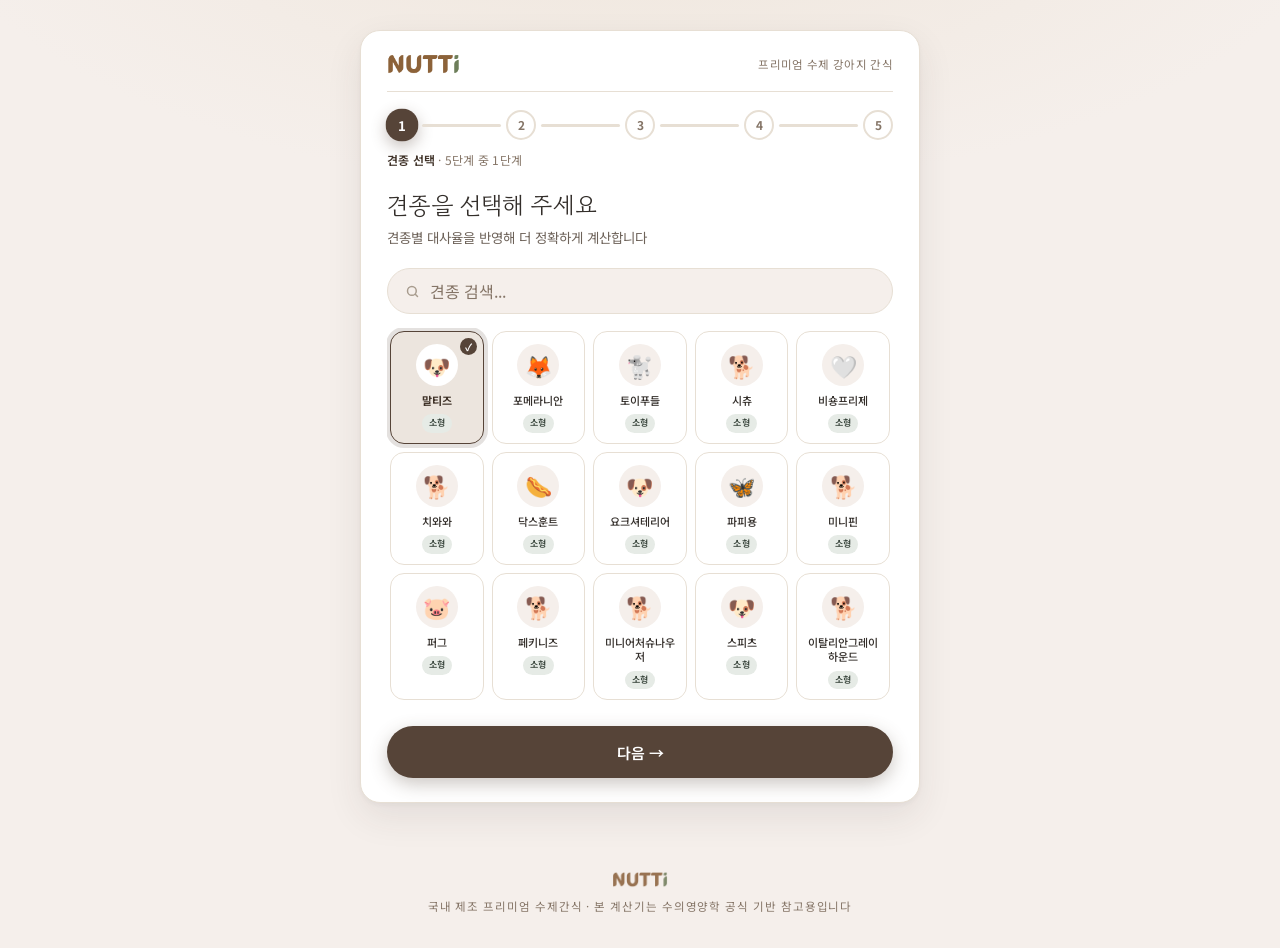
==== index.html @ 5577482d "style(design): FINDING-001 — 한국어 어절 단위 줄바꿈 (word-break: keep-all)" ====
<!DOCTYPE html>
<html lang="ko">
<head>
<meta charset="UTF-8" />
<meta name="viewport" content="width=device-width, initial-scale=1.0" />
<meta name="theme-color" content="#F9F6F0" />
<title>간식 계산기 — 누띠</title>
<link rel="preconnect" href="https://fonts.googleapis.com">
<link rel="preconnect" href="https://fonts.gstatic.com" crossorigin>
<link href="https://fonts.googleapis.com/css2?family=Gowun+Dodum&family=DM+Serif+Display:ital@0;1&family=Noto+Sans+KR:wght@300;400;500;700&display=swap" rel="stylesheet">
<link rel="stylesheet" href="css/theme.css?v=8">
<link rel="stylesheet" href="css/calculator.css?v=10">
<script src="js/ga.js?v=2" defer></script>
</head>
<body>

<main class="container">

  <div class="app-head">
    <div class="logo"><img src="assets/nutti-logo.jpg" alt="NUTTI 누띠" width="1920" height="580" /></div>
    <div class="app-tagline">프리미엄 수제 강아지 간식</div>
  </div>

  <div class="progress-wrap">
    <div class="progress-steps">
      <div class="step-dot active" id="dot0">1</div>
      <div class="step-line" id="line0"></div>
      <div class="step-dot" id="dot1">2</div>
      <div class="step-line" id="line1"></div>
      <div class="step-dot" id="dot2">3</div>
      <div class="step-line" id="line2"></div>
      <div class="step-dot" id="dot3">4</div>
      <div class="step-line" id="line3"></div>
      <div class="step-dot" id="dot4">5</div>
    </div>
    <div class="progress-label" id="progLabel" aria-live="polite"><strong>견종 선택</strong> · 5단계 중 1단계</div>
  </div>

  <!-- STEP 1: 견종 -->
  <div class="step-panel active" id="panel0">
    <div class="step-heading">
      <h1>견종을 선택해 주세요</h1>
      <p>견종별 대사율을 반영해 더 정확하게 계산합니다</p>
    </div>
    <input class="breed-search" type="search" placeholder="견종 검색..." aria-label="견종 검색" />
    <div class="breed-grid" id="breedGrid"></div>
    <div class="btn-row">
      <button type="button" class="btn primary" data-goto="1">다음 →</button>
    </div>
  </div>

  <!-- STEP 2: 기본정보 -->
  <div class="step-panel" id="panel1">
    <div class="step-heading">
      <h1>기본 정보를 알려주세요</h1>
      <p>체중과 나이가 칼로리 계산의 핵심입니다</p>
    </div>
    <div class="field">
      <label for="dogName">강아지 이름</label>
      <input type="text" id="dogName" placeholder="예: 몽이" maxlength="20" autocomplete="off" />
    </div>
    <div class="field">
      <label for="weightSlider">체중</label>
      <div class="range-wrap">
        <input type="range" min="0.5" max="60" step="0.5" value="5" id="weightSlider" aria-describedby="weightVal" />
        <div class="range-display" id="weightVal">5.0kg</div>
      </div>
    </div>
    <div class="field">
      <label for="dogAge">나이</label>
      <select id="dogAge">
        <option value="puppy">퍼피 (1살 미만)</option>
        <option value="adult" selected>성견 (1~7살)</option>
        <option value="senior">노령견 (7살 이상)</option>
      </select>
    </div>
    <div class="field">
      <label>체형 점수 (BCS) <span style="font-weight:400;color:var(--text-light);">— 갈비뼈 촉감으로 판단</span></label>
      <div class="bcs-grid" id="bcsGrid">
        <div class="bcs-card" data-bcs="2">
          <div class="bcs-silhouette bcs-thin">
            <div class="bcs-spine"></div>
          </div>
          <div class="bcs-label">저체중</div>
          <div class="bcs-sub">갈비뼈 눈에 보임<br>BCS 1~3</div>
        </div>
        <div class="bcs-card" data-bcs="4">
          <div class="bcs-silhouette bcs-slim">
            <div class="bcs-spine"></div>
          </div>
          <div class="bcs-label">약간 마름</div>
          <div class="bcs-sub">갈비뼈 쉽게 만져짐<br>BCS 4</div>
        </div>
        <div class="bcs-card selected" data-bcs="5">
          <div class="bcs-silhouette bcs-ideal">
            <div class="bcs-spine"></div>
          </div>
          <div class="bcs-label">이상적 ✓</div>
          <div class="bcs-sub">갈비뼈 살짝 만져짐<br>BCS 5</div>
        </div>
        <div class="bcs-card" data-bcs="7">
          <div class="bcs-silhouette bcs-chubby">
            <div class="bcs-spine"></div>
          </div>
          <div class="bcs-label">약간 과체중</div>
          <div class="bcs-sub">갈비뼈 찾기 어려움<br>BCS 6~7</div>
        </div>
        <div class="bcs-card" data-bcs="9">
          <div class="bcs-silhouette bcs-obese">
            <div class="bcs-spine"></div>
          </div>
          <div class="bcs-label">비만</div>
          <div class="bcs-sub">갈비뼈 만져지지 않음<br>BCS 8~9</div>
        </div>
      </div>
      <div class="bcs-hint" id="bcsHint"></div>
    </div>
    <div class="btn-row">
      <button type="button" class="btn" data-goto="0">← 이전</button>
      <button type="button" class="btn primary" data-goto="2">다음 →</button>
    </div>
  </div>

  <!-- STEP 3: 생활패턴 -->
  <div class="step-panel" id="panel2">
    <div class="step-heading">
      <h1>생활 패턴을 알려주세요</h1>
      <p>선택하신 정보는 4단계 성분 추천에 바로 반영됩니다</p>
    </div>
    <div class="field">
      <label>중성화 여부</label>
      <div class="choice-grid">
        <div class="choice-card selected" data-group="neuter" data-val="Y">
          <div class="choice-icon">✅</div>
          <div class="choice-label">중성화 완료</div>
          <div class="choice-sub">칼로리 약 20% 감소</div>
        </div>
        <div class="choice-card" data-group="neuter" data-val="N">
          <div class="choice-icon">⭕</div>
          <div class="choice-label">중성화 미완료</div>
          <div class="choice-sub">표준 요구량 적용</div>
        </div>
      </div>
    </div>
    <div class="field">
      <label>활동량</label>
      <div class="choice-grid" style="grid-template-columns:repeat(auto-fit,minmax(100px,1fr))">
        <div class="choice-card" data-group="activity" data-val="low">
          <div class="choice-icon">🛋️</div>
          <div class="choice-label">낮음</div>
          <div class="choice-sub">30분 미만</div>
        </div>
        <div class="choice-card selected" data-group="activity" data-val="normal">
          <div class="choice-icon">🚶</div>
          <div class="choice-label">보통</div>
          <div class="choice-sub">30분~1시간</div>
        </div>
        <div class="choice-card" data-group="activity" data-val="high">
          <div class="choice-icon">🏃</div>
          <div class="choice-label">높음</div>
          <div class="choice-sub">1시간 이상</div>
        </div>
        <div class="choice-card" data-group="activity" data-val="vhigh">
          <div class="choice-icon">⚡</div>
          <div class="choice-label">매우 높음</div>
          <div class="choice-sub">훈련·작업견</div>
        </div>
      </div>
    </div>
    <div class="field">
      <label>건강 특이사항 <span style="font-weight:400;color:var(--text-light);">— 다음 단계 성분 추천에 반영됩니다</span></label>
      <div class="tag-wrap" id="healthTags">
        <div class="tag" data-val="다이어트">🥗 다이어트 중</div>
        <div class="tag" data-val="관절">🦴 관절 문제</div>
        <div class="tag" data-val="피부">🌿 피부 예민</div>
        <div class="tag" data-val="소화">🫃 소화 약함</div>
        <div class="tag" data-val="치아">🦷 치아 약함</div>
        <div class="tag selected" data-val="없음">없음</div>
      </div>
    </div>
    <div class="btn-row">
      <button type="button" class="btn" data-goto="1">← 이전</button>
      <button type="button" class="btn primary" data-goto="3">다음 →</button>
    </div>
  </div>

  <!-- STEP 4: 성분 선택 (추천 연동) -->
  <div class="step-panel" id="panel3">
    <div class="step-heading">
      <h1>급여 중인 간식 성분</h1>
      <p>건강 상태에 맞춰 추천·주의 성분을 표시해 드립니다</p>
    </div>
    <div class="ing-grid" id="ingGrid"></div>
    <div class="btn-row">
      <button type="button" class="btn" data-goto="2">← 이전</button>
      <button type="button" class="btn primary" data-goto="4">결과 보기 →</button>
    </div>
  </div>

  <!-- STEP 5: 결과 -->
  <div class="step-panel" id="panel4">
    <div class="step-heading">
      <h1 id="resultHeading">분석 결과</h1>
    </div>
    <div id="resultBody"></div>
    <div class="btn-row">
      <button type="button" class="btn" data-goto="3">← 다시 계산</button>
      <button type="button" class="btn cta" data-action="products">맞춤 간식 보러가기 →</button>
    </div>
  </div>

</main>

<footer class="site-footer">
  <img class="footer-logo" src="assets/nutti-logo.jpg" alt="NUTTI 누띠" width="1920" height="580" />
  국내 제조 프리미엄 수제간식 · 본 계산기는 수의영양학 공식 기반 참고용입니다
</footer>

<script src="js/calculator.js?v=11"></script>
</body>
</html>
---- css/theme.css ----
/* ─────────────────────────────────────────────
   NUTTI 디자인 토큰 (theme.css)
   5색 팔레트:
     다크   #332E2A  (텍스트·다크 히어로)
     브라운 #564438  (메인 액션·선택·진행)
     테라코타 #B05C38 (구매 CTA 포인트)
     세이지 #4E5E52  (보조 액센트·추천/안전)
     크림   #F5EFEB  (배경)
   calculator.css는 --green*, products.css는 --moss* 슬롯 사용(둘 다 브라운).
   ───────────────────────────────────────────── */
:root {
  /* 베이스 */
  --cream: #F5EFEB; --bark: #332E2A; --bark-soft: #3D362F;
  /* 메인 액션(브라운) */
  --green: #564438; --green-dark: #3F3228; --green-light: #ECE5DE; --green-mid: #A2917F;
  --moss:  #564438; --moss-dark:  #3F3228; --moss-light:  #ECE5DE; --moss-mid:  #A2917F;
  /* 보조 액센트(세이지 그린) */
  --olive: #4E5E52; --olive-dark: #3A463D; --olive-light: #E6EBE6;
  /* 시맨틱: 안전·추천(세이지) */
  --safe: #4E5E52; --safe-light: #E6EBE6; --safe-dark: #36443B;
  /* 포인트 CTA(살몬) */
  --terra: #B05C38; --terra-dark: #96482A; --terra-light: #F5E4DA;
  /* 서브 팔레트 */
  --sand: #E7DFD3; --sand-dark: #C8BCAC;
  --amber: #B98A3C; --amber-light: #F6ECD9; --amber-dark: #6E5018;
  --red: #C0563E; --red-light: #F7E7E1; --red-dark: #7A3322;
  --blue-light: #E6EBE6; --blue-dark: #36443B;
  --sky: #5E7A8F; --sky-light: #E9EEF1;
  --purple: #8A7E9E; --purple-light: #EEEAF2;
  /* 텍스트·서피스 */
  /* text-light: 소형 라벨에도 WCAG 4.5:1 근접하도록 #A89E94 → #857567 로 다크닝 */
  --text: #332E2A; --text-muted: #6E635A; --text-light: #857567;
  --bg: #F5EFEB; --surface: #ffffff; --border: #E7DFD4; --border-hover: #CFC3B3;
  /* 형태·모션 */
  --radius: 20px; --radius-sm: 14px;
  --shadow-sm: 0 1px 2px rgba(51,46,42,.04), 0 3px 10px rgba(51,46,42,.05);
  --shadow-md: 0 2px 4px rgba(51,46,42,.04), 0 14px 36px rgba(51,46,42,.09);
  --ring: 0 0 0 4px rgba(86,68,56,.16);
  --ease: cubic-bezier(.22,.61,.36,1);
}
---- css/calculator.css ----
/* 디자인 토큰(:root)은 css/theme.css 에서 로드 — 이 파일보다 먼저 link 필요 */
* { box-sizing: border-box; margin: 0; padding: 0; }
html { scroll-behavior: smooth; }
body {
  font-family: 'Noto Sans KR', sans-serif; color: var(--text); min-height: 100vh; line-height: 1.6;
  background: radial-gradient(1100px 480px at 50% -120px, #EFE6DC 0%, var(--bg) 65%) fixed, var(--bg);
  -webkit-font-smoothing: antialiased;
  word-break: keep-all; overflow-wrap: break-word;
}
:focus-visible { outline: none; box-shadow: var(--ring); border-radius: 8px; }
/* 모바일 탭 300ms 지연 제거 + 카드류 더블탭 확대 방지 */
.btn, .breed-card, .bcs-card, .choice-card, .tag, .ing-row-sel, input, select { touch-action: manipulation; }

/* ── App card (가운데 떠 있는 카드 안에 계산기) ── */
.container {
  max-width: 560px; margin: 30px auto; padding: 22px 26px 24px;
  background: var(--surface); border: 1px solid var(--border);
  border-radius: var(--radius); box-shadow: var(--shadow-md);
}

/* 카드 안 상단 헤더 (로고 + 태그라인) */
.app-head {
  display: flex; align-items: center; justify-content: space-between;
  padding-bottom: 16px; margin-bottom: 18px; border-bottom: 1px solid var(--border);
}
.logo { display: flex; align-items: center; }
.logo img { height: 22px; width: auto; display: block; mix-blend-mode: multiply; }
.app-tagline { font-size: 11.5px; color: var(--text-light); letter-spacing: .03em; }

/* ── Progress ── */
.progress-wrap { margin-bottom: 20px; padding: 0; }
.progress-steps { display: flex; align-items: center; margin-bottom: 10px; }
.step-dot {
  width: 30px; height: 30px; border-radius: 50%; border: 2px solid var(--border);
  background: var(--surface); display: flex; align-items: center; justify-content: center;
  font-size: 12px; font-weight: 700; color: var(--text-light); flex-shrink: 0;
  transition: all .35s var(--ease);
}
.step-dot.active {
  border-color: transparent; color: #fff; transform: scale(1.1);
  background: var(--green);
  box-shadow: 0 5px 14px rgba(86,68,56,.32);
}
.step-dot.done { border-color: var(--green-mid); background: var(--green-light); color: var(--green-dark); font-size: 0; }
.step-dot.done::after { content: '✓'; font-size: 13px; font-weight: 700; }
.step-line { flex: 1; height: 3px; background: var(--border); border-radius: 99px; margin: 0 5px; position: relative; overflow: hidden; }
.step-line::after {
  content: ''; position: absolute; inset: 0; border-radius: 99px;
  background: linear-gradient(90deg, var(--green-mid), var(--green));
  transform: scaleX(0); transform-origin: left; transition: transform .45s var(--ease);
}
.step-line.done::after { transform: scaleX(1); }
.progress-label { font-size: 12px; color: var(--text-light); letter-spacing: .02em; }
.progress-label strong { color: var(--green-dark); font-weight: 600; }

/* ── Step panel (카드 안 콘텐츠, 자체 카드 스타일 없음) ── */
.step-panel { display: none; }
.step-panel.active { display: block; animation: panelIn .85s var(--ease); }
@keyframes panelIn { from { opacity: 0; transform: translateY(14px); } to { opacity: 1; transform: none; } }

.step-heading { margin-bottom: 20px; }
.step-heading h1 { font-family: 'Gowun Dodum', serif; font-size: 24px; font-weight: 400; color: var(--text); margin-bottom: 5px; letter-spacing: -.01em; line-height: 1.35; }
.step-heading p { font-size: 13.5px; color: var(--text-muted); }

/* ── Breed ── */
.breed-search {
  width: 100%; height: 46px; border: 1.5px solid var(--border); border-radius: 99px;
  /* 16px 미만이면 iOS가 포커스 시 화면을 자동 확대함 */
  padding: 0 18px 0 42px; font-size: 16px; font-family: 'Noto Sans KR', sans-serif;
  -webkit-appearance: none; appearance: none;
  outline: none; margin-bottom: 14px; transition: all .18s var(--ease); background: var(--cream);
  background-image: url("data:image/svg+xml,%3Csvg xmlns='http://www.w3.org/2000/svg' width='15' height='15' viewBox='0 0 24 24' fill='none' stroke='%23A89C8E' stroke-width='2.4' stroke-linecap='round'%3E%3Ccircle cx='11' cy='11' r='7'/%3E%3Cpath d='m20 20-3.5-3.5'/%3E%3C/svg%3E");
  background-repeat: no-repeat; background-position: 17px center;
}
.breed-search:focus { border-color: var(--green); background-color: var(--surface); box-shadow: var(--ring); }
.breed-grid {
  display: grid; grid-template-columns: repeat(auto-fill, minmax(90px, 1fr)); gap: 8px;
  margin-bottom: 4px; max-height: 372px; overflow-y: auto; padding: 3px;
}
.breed-grid::-webkit-scrollbar { width: 5px; }
.breed-grid::-webkit-scrollbar-thumb { background: var(--sand-dark); border-radius: 99px; }
.breed-grid::-webkit-scrollbar-track { background: var(--cream); border-radius: 99px; }
.breed-card {
  position: relative; border: 1.5px solid var(--border); border-radius: var(--radius-sm);
  padding: 12px 6px 10px; cursor: pointer; text-align: center; background: var(--surface);
  transition: all .18s var(--ease); user-select: none;
}
.breed-card:hover { border-color: var(--green-mid); transform: translateY(-2px); box-shadow: var(--shadow-sm); }
.breed-card.selected { border-color: var(--green); background: var(--green-light); box-shadow: var(--ring); }
.breed-card.selected::after {
  content: '✓'; position: absolute; top: 6px; right: 6px; width: 17px; height: 17px;
  border-radius: 50%; background: var(--green); color: #fff; font-size: 10px; font-weight: 700;
  display: flex; align-items: center; justify-content: center;
}
.breed-card.hidden { display: none; }
.breed-emoji {
  width: 42px; height: 42px; margin: 0 auto 7px; border-radius: 50%;
  background: var(--cream); display: flex; align-items: center; justify-content: center;
  font-size: 22px; transition: background .18s;
}
.breed-card.selected .breed-emoji { background: var(--surface); }
.breed-name { font-size: 11px; font-weight: 500; color: var(--text); line-height: 1.3; }
.breed-card.selected .breed-name { color: var(--green-dark); font-weight: 700; }
.breed-size-tag { display: inline-block; font-size: 9px; padding: 2px 7px; border-radius: 99px; margin-top: 4px; font-weight: 600; letter-spacing: .02em; }
.size-small  { background: var(--olive-light); color: var(--olive-dark); }
.size-medium { background: var(--amber-light); color: var(--amber-dark); }
.size-large  { background: var(--terra-light); color: var(--terra-dark); }

/* ── Form ── */
.field { margin-bottom: 20px; }
.field > label { display: block; font-size: 13px; font-weight: 600; color: var(--text-muted); margin-bottom: 8px; letter-spacing: .01em; }
input[type=text], select {
  width: 100%; height: 50px; border: 1.5px solid var(--border); border-radius: var(--radius-sm);
  /* 16px 미만이면 iOS가 포커스 시 화면을 자동 확대함 */
  padding: 0 16px; font-size: 16px; font-family: 'Noto Sans KR', sans-serif; color: var(--text);
  background: var(--surface); outline: none; transition: all .18s var(--ease);
}
input[type=text]:focus, select:focus { border-color: var(--green); box-shadow: var(--ring); }
input::placeholder { color: var(--text-light); }
select {
  appearance: none; -webkit-appearance: none; cursor: pointer; padding-right: 42px;
  background-image: url("data:image/svg+xml,%3Csvg xmlns='http://www.w3.org/2000/svg' width='14' height='14' viewBox='0 0 24 24' fill='none' stroke='%236E6258' stroke-width='2.4' stroke-linecap='round' stroke-linejoin='round'%3E%3Cpath d='m6 9 6 6 6-6'/%3E%3C/svg%3E");
  background-repeat: no-repeat; background-position: right 16px center;
}

/* ── Weight slider ── */
.range-wrap {
  display: flex; align-items: center; gap: 16px; background: var(--surface);
  border: 1.5px solid var(--border); border-radius: var(--radius-sm); padding: 15px 16px;
  transition: all .18s var(--ease);
}
.range-wrap:focus-within { border-color: var(--green); box-shadow: var(--ring); }
input[type=range] {
  -webkit-appearance: none; appearance: none; flex: 1; height: 6px; border-radius: 99px;
  background: linear-gradient(to right, var(--green) var(--fill, 8%), var(--sand) var(--fill, 8%));
  outline: none; cursor: pointer;
}
input[type=range]::-webkit-slider-thumb {
  -webkit-appearance: none; width: 24px; height: 24px; border-radius: 50%;
  background: #fff; border: 3px solid var(--green);
  box-shadow: 0 2px 8px rgba(51,46,42,.28); cursor: grab; transition: transform .15s var(--ease);
}
input[type=range]::-webkit-slider-thumb:hover { transform: scale(1.12); }
input[type=range]::-webkit-slider-thumb:active { cursor: grabbing; transform: scale(1.05); }
input[type=range]::-moz-range-thumb {
  width: 18px; height: 18px; border-radius: 50%; background: #fff;
  border: 3px solid var(--green); box-shadow: 0 2px 8px rgba(51,46,42,.28); cursor: grab;
}
.range-display {
  font-size: 15px; font-weight: 700; color: var(--green-dark); min-width: 64px; text-align: center;
  background: var(--green-light); border-radius: 99px; padding: 6px 12px;
}

/* ── Choice cards ── */
.choice-grid { display: grid; grid-template-columns: repeat(auto-fit, minmax(110px, 1fr)); gap: 8px; margin-bottom: 4px; }
.choice-card {
  position: relative; border: 1.5px solid var(--border); border-radius: var(--radius-sm);
  padding: 14px 8px 12px; cursor: pointer; text-align: center; background: var(--surface);
  transition: all .18s var(--ease); user-select: none;
}
.choice-card:hover { border-color: var(--green-mid); transform: translateY(-2px); box-shadow: var(--shadow-sm); }
.choice-card.selected { border-color: var(--green); background: var(--green-light); box-shadow: var(--ring); }
.choice-card.selected::after {
  content: '✓'; position: absolute; top: 7px; right: 7px; width: 17px; height: 17px;
  border-radius: 50%; background: var(--green); color: #fff; font-size: 10px; font-weight: 700;
  display: flex; align-items: center; justify-content: center;
}
.choice-icon { font-size: 21px; margin-bottom: 5px; }
.choice-label { font-size: 13px; font-weight: 600; color: var(--text); }
.choice-sub { font-size: 11px; color: var(--text-light); margin-top: 2px; line-height: 1.4; }
.choice-card.selected .choice-label { color: var(--green-dark); }

/* ── Tags ── */
.tag-wrap { display: flex; flex-wrap: wrap; gap: 8px; }
.tag {
  border: 1.5px solid var(--border); border-radius: 99px; padding: 8px 16px; font-size: 13px;
  cursor: pointer; color: var(--text-muted); background: var(--surface);
  transition: all .18s var(--ease); user-select: none; font-family: 'Noto Sans KR', sans-serif;
}
.tag:hover { border-color: var(--green-mid); transform: translateY(-1px); box-shadow: var(--shadow-sm); }
.tag.selected {
  border-color: var(--green); color: #fff; font-weight: 500;
  background: var(--green);
  box-shadow: 0 4px 12px rgba(86,68,56,.25);
}

/* ── Ingredient grid (step 4) ── */
.ing-grid { display: flex; flex-direction: column; gap: 7px; margin-bottom: 4px; }
.ing-row-sel {
  display: flex; align-items: center; justify-content: space-between;
  border: 1.5px solid var(--border); border-radius: var(--radius-sm); padding: 13px 15px;
  cursor: pointer; background: var(--surface); transition: all .18s var(--ease); user-select: none;
}
.ing-row-sel:hover { border-color: var(--green-mid); transform: translateX(2px); }
.ing-row-sel.selected { border-color: var(--green); background: var(--green-light); }
.ing-left { display: flex; align-items: center; gap: 11px; }
.ing-emoji { font-size: 19px; }
.ing-label { font-size: 14px; font-weight: 500; color: var(--text); }
.ing-row-sel.selected .ing-label { color: var(--green-dark); font-weight: 600; }
.ing-tip { font-size: 11px; padding: 3px 9px; border-radius: 99px; font-weight: 600; white-space: nowrap; }
.tip-recommend { background: var(--safe-light); color: var(--safe-dark); }
.tip-caution { background: var(--amber-light); color: var(--amber-dark); }
.tip-danger { background: var(--red-light); color: var(--red-dark); }
.tip-info { background: var(--green-light); color: var(--green-dark); }
.ing-check {
  width: 20px; height: 20px; border-radius: 50%; border: 2px solid var(--border);
  display: flex; align-items: center; justify-content: center; flex-shrink: 0; transition: all .18s var(--ease);
}
.ing-row-sel.selected .ing-check { background: var(--green); border-color: var(--green); transform: scale(1.05); }
.ing-check::after { content: '✓'; font-size: 11px; font-weight: 700; color: white; display: none; }
.ing-row-sel.selected .ing-check::after { display: block; }

/* ── Alert ── */
.alert { border-radius: var(--radius-sm); padding: 12px 15px; font-size: 13px; margin-bottom: 10px; display: flex; gap: 10px; align-items: flex-start; line-height: 1.6; }
.alert-icon { font-size: 15px; flex-shrink: 0; margin-top: 1px; }
.alert.green { background: var(--safe-light); color: var(--safe-dark); border: 1px solid rgba(79,157,107,.35); }
.alert.amber { background: var(--amber-light); color: var(--amber-dark); border: 1px solid rgba(200,146,10,.3); }
.alert.red   { background: var(--red-light); color: var(--red-dark); border: 1px solid rgba(192,86,62,.35); }
.alert.blue  { background: var(--blue-light); color: var(--blue-dark); border: 1px solid rgba(58,74,48,.2); }
.alert.gray  { background: var(--cream); color: var(--text-muted); border: 1px solid var(--border); }

/* ── Result ── */
.result-hero {
  background: var(--bark); border-radius: var(--radius); padding: 30px 24px 28px;
  color: var(--cream); margin-bottom: 14px; position: relative; overflow: hidden;
}
.result-hero::before {
  content: ''; position: absolute; inset: 0; pointer-events: none;
  background: radial-gradient(ellipse 85% 75% at 80% 120%, rgba(140,98,57,.38) 0%, transparent 70%);
}
.result-hero::after {
  content: '🐾'; position: absolute; right: -14px; bottom: -22px; font-size: 120px;
  opacity: .07; transform: rotate(-18deg); pointer-events: none;
}
.result-hero-label { font-size: 11px; color: var(--green-mid); letter-spacing: .18em; text-transform: uppercase; margin-bottom: 3px; }
.result-dog-name { font-family: 'Gowun Dodum', serif; font-size: 17px; margin-bottom: 16px; color: var(--sand); }
.result-big { display: flex; align-items: baseline; gap: 6px; margin-bottom: 10px; position: relative; }
.result-num { font-family: 'DM Serif Display', serif; font-size: 60px; line-height: 1; letter-spacing: -.01em; }
.result-unit { font-size: 18px; color: var(--sand-dark); font-family: 'Gowun Dodum', serif; }
.result-sub { font-size: 13px; color: var(--sand-dark); }
.result-chips { display: flex; flex-wrap: wrap; gap: 6px; position: relative; }
.r-chip {
  font-size: 12px; color: var(--sand); background: rgba(255,255,255,.09);
  border: 1px solid rgba(255,255,255,.13); border-radius: 99px; padding: 4px 12px;
}

.stat-grid { display: grid; grid-template-columns: 1fr 1fr; gap: 8px; margin-bottom: 12px; }
.stat-card { background: var(--cream); border: 1px solid var(--border); border-radius: var(--radius-sm); padding: 13px 15px; }
.stat-label { font-size: 11px; color: var(--text-light); margin-bottom: 4px; letter-spacing: .02em; }
.stat-value { font-size: 15px; font-weight: 700; color: var(--text); }

.accuracy-section { margin: 16px 0; }
.accuracy-header { display: flex; justify-content: space-between; font-size: 12px; color: var(--text-light); margin-bottom: 6px; }
.accuracy-header span:last-child { font-weight: 700; color: var(--green-dark); }
.accuracy-track { height: 6px; background: var(--sand); border-radius: 99px; overflow: hidden; }
.accuracy-fill { height: 100%; background: linear-gradient(90deg, var(--green-mid), var(--green)); border-radius: 99px; transition: width .9s var(--ease); }

.divider { height: 1px; background: var(--border); margin: 20px 0; }
.section-title { font-size: 11.5px; font-weight: 700; color: var(--text-light); letter-spacing: .12em; text-transform: uppercase; margin-bottom: 10px; display: flex; align-items: center; gap: 8px; }
.section-title::after { content: ''; flex: 1; height: 1px; background: var(--border); }

.ing-result-row { display: flex; align-items: center; justify-content: space-between; padding: 10px 0; border-bottom: 1px solid var(--border); font-size: 13px; }
.ing-result-row:last-child { border-bottom: none; }
.ing-badge { display: inline-flex; align-items: center; gap: 3px; font-size: 11px; font-weight: 700; padding: 3px 10px; border-radius: 99px; }
.badge-safe { background: var(--safe-light); color: var(--safe-dark); }
.badge-warn { background: var(--amber-light); color: var(--amber-dark); }
.badge-danger { background: var(--red-light); color: var(--red-dark); }

.rec-item {
  background: var(--surface); border: 1px solid var(--border); border-radius: var(--radius-sm);
  padding: 14px 16px; display: flex; justify-content: space-between; align-items: center; gap: 12px;
  margin-bottom: 8px; transition: all .18s var(--ease);
}
.rec-item:hover { border-color: var(--green-mid); transform: translateY(-2px); box-shadow: var(--shadow-sm); }
a.rec-item { text-decoration: none; color: inherit; cursor: pointer; }
.rec-item-name { font-family: 'Gowun Dodum', serif; font-size: 14.5px; color: var(--text); }
.rec-item-desc { font-size: 12px; color: var(--text-light); margin-top: 2px; line-height: 1.5; }
.rec-badge { font-size: 11px; padding: 4px 11px; border-radius: 99px; font-weight: 600; white-space: nowrap; flex-shrink: 0; }
.b-green { background: var(--safe-light); color: var(--safe-dark); }
.b-amber { background: var(--amber-light); color: var(--amber-dark); }
.b-purple { background: var(--green-light); color: var(--green-dark); }

.disclaimer {
  background: var(--cream); border: 1px dashed var(--sand-dark); border-radius: var(--radius-sm);
  padding: 12px 15px; font-size: 12px; color: var(--text-light); margin-top: 18px; line-height: 1.7; display: flex; gap: 8px;
}

/* ── Buttons ── */
.btn-row { display: flex; gap: 10px; margin-top: 26px; }
.btn {
  flex: 1; height: 52px; border-radius: 99px; font-size: 15px; font-weight: 600; cursor: pointer;
  font-family: 'Noto Sans KR', sans-serif; transition: all .18s var(--ease);
  border: 1.5px solid var(--border); background: var(--surface); color: var(--text-muted);
}
.btn:hover { border-color: var(--sand-dark); background: var(--cream); }
.btn:active { transform: scale(.97); }
.btn.primary {
  background: var(--green); color: white; border: none;
  box-shadow: 0 6px 18px rgba(86,68,56,.3);
}
.btn.primary:hover { transform: translateY(-1px); background: var(--green-dark); box-shadow: 0 10px 24px rgba(86,68,56,.38); }
.btn.cta {
  background: var(--terra); color: #fff; border: none; font-weight: 700;
  box-shadow: 0 6px 18px rgba(176,92,56,.35);
}
.btn.cta:hover { transform: translateY(-1px); background: var(--terra-dark); box-shadow: 0 10px 24px rgba(176,92,56,.45); }

/* ── BCS ── */
.bcs-grid { display: grid; grid-template-columns: repeat(5, 1fr); gap: 7px; margin-bottom: 10px; }
.bcs-card {
  position: relative; border: 1.5px solid var(--border); border-radius: var(--radius-sm);
  padding: 12px 5px 10px; cursor: pointer; text-align: center; background: var(--surface);
  transition: all .18s var(--ease); user-select: none;
}
.bcs-card:hover { border-color: var(--green-mid); transform: translateY(-2px); box-shadow: var(--shadow-sm); }
.bcs-card.selected { border-color: var(--green); background: var(--green-light); box-shadow: var(--ring); }
.bcs-silhouette { width: 44px; height: 28px; border-radius: 999px; margin: 0 auto 8px; position: relative; display: flex; align-items: center; justify-content: center; }
.bcs-spine { position: absolute; top: 50%; left: 50%; transform: translate(-50%,-50%); height: 2px; width: 70%; border-radius: 99px; background: rgba(0,0,0,.12); }
.bcs-thin   { background: #dde8f0; width: 34px; }
.bcs-slim   { background: #c9e6da; width: 40px; }
.bcs-ideal  { background: var(--olive); width: 44px; }
.bcs-chubby { background: #f5d9b0; width: 50px; }
.bcs-obese  { background: #f0b8a0; width: 58px; border-radius: 40px; }
.bcs-label { font-size: 11px; font-weight: 700; color: var(--text); margin-bottom: 3px; }
.bcs-card.selected .bcs-label { color: var(--green-dark); }
.bcs-sub { font-size: 9.5px; color: var(--text-light); line-height: 1.5; }
.bcs-hint { font-size: 12px; padding: 10px 14px; border-radius: var(--radius-sm); background: var(--green-light); color: var(--green-dark); display: none; line-height: 1.6; border: 1px solid var(--green-mid); }
.bcs-hint.show { display: block; animation: panelIn .3s var(--ease); }

/* ── Footer ── */
.site-footer { text-align: center; padding: 38px 20px 30px; font-size: 11.5px; color: var(--text-light); letter-spacing: .08em; line-height: 1.9; }
.footer-logo { height: 17px; width: auto; display: block; margin: 0 auto 8px; mix-blend-mode: multiply; opacity: .85; }

/* ── Responsive / Motion ── */
@media (max-width: 430px) {
  .container { margin: 14px auto; padding: 18px 16px 20px; border-radius: 18px; }
  .step-heading h1 { font-size: 21px; }
  .bcs-grid { gap: 5px; }
  .bcs-card { padding: 10px 3px 8px; }
  .bcs-sub { font-size: 8.5px; }
  .breed-grid { grid-template-columns: repeat(auto-fill, minmax(80px, 1fr)); }
  .result-num { font-size: 50px; }
}
@media (prefers-reduced-motion: reduce) {
  * { animation: none !important; transition: none !important; }
}
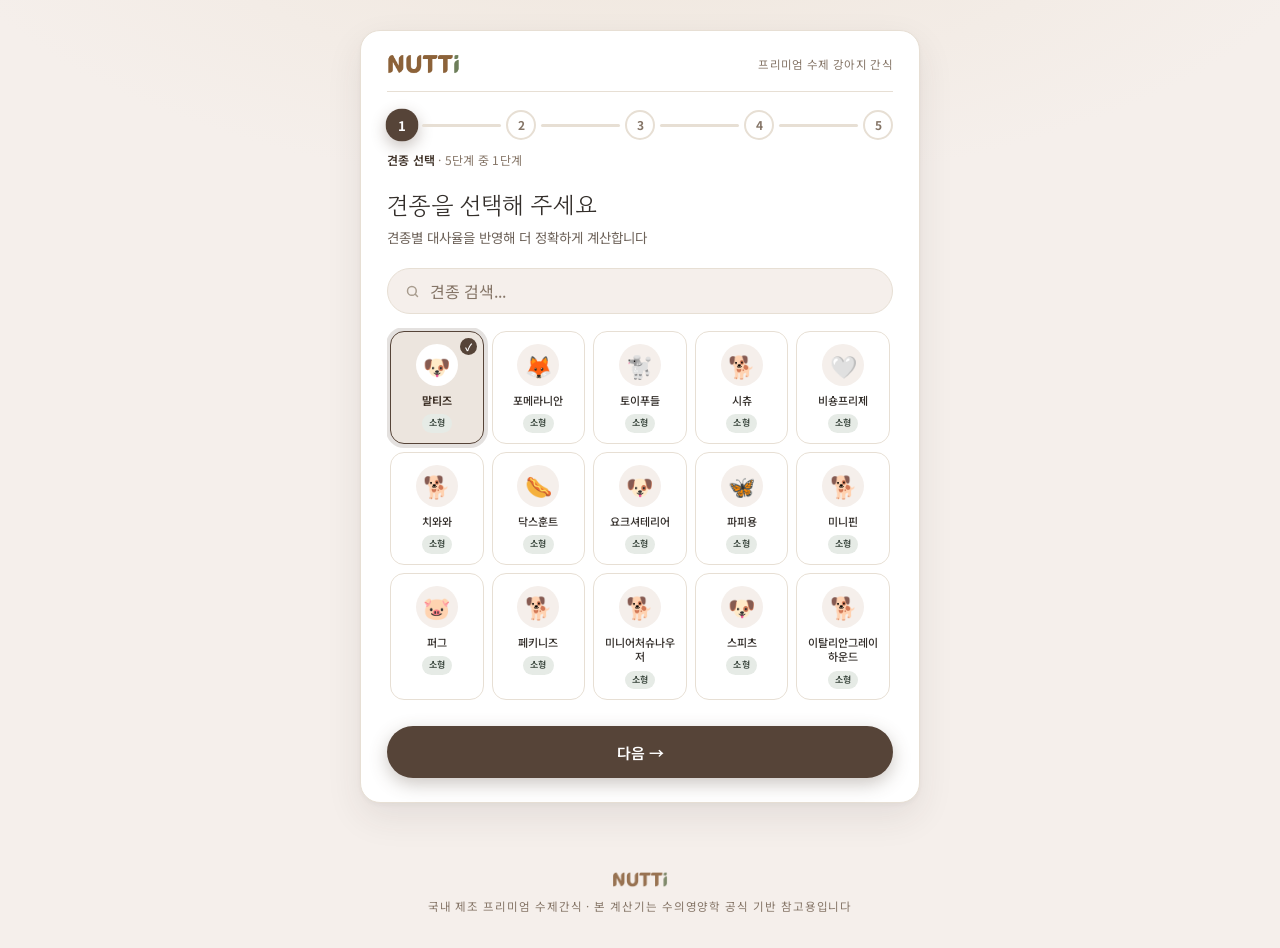
==== commit f2188203: "style(design): FINDING-002 — 위험 성분 배지 솔리드 반전으로 주의 배지와 시각적 구분" ====
--- a/index.html
+++ b/index.html
@@ -9,7 +9,7 @@
 <link rel="preconnect" href="https://fonts.gstatic.com" crossorigin>
 <link href="https://fonts.googleapis.com/css2?family=Gowun+Dodum&family=DM+Serif+Display:ital@0;1&family=Noto+Sans+KR:wght@300;400;500;700&display=swap" rel="stylesheet">
 <link rel="stylesheet" href="css/theme.css?v=8">
-<link rel="stylesheet" href="css/calculator.css?v=10">
+<link rel="stylesheet" href="css/calculator.css?v=11">
 <script src="js/ga.js?v=2" defer></script>
 </head>
 <body>
--- a/css/calculator.css
+++ b/css/calculator.css
@@ -200,7 +200,8 @@
 .ing-tip { font-size: 11px; padding: 3px 9px; border-radius: 99px; font-weight: 600; white-space: nowrap; }
 .tip-recommend { background: var(--safe-light); color: var(--safe-dark); }
 .tip-caution { background: var(--amber-light); color: var(--amber-dark); }
-.tip-danger { background: var(--red-light); color: var(--red-dark); }
+/* 위험(독성) 배지는 솔리드 반전 — 주의(파스텔)와 한눈에 구분 */
+.tip-danger { background: var(--red-dark); color: var(--red-light); }
 .tip-info { background: var(--green-light); color: var(--green-dark); }
 .ing-check {
   width: 20px; height: 20px; border-radius: 50%; border: 2px solid var(--border);
@@ -264,7 +265,7 @@
 .ing-badge { display: inline-flex; align-items: center; gap: 3px; font-size: 11px; font-weight: 700; padding: 3px 10px; border-radius: 99px; }
 .badge-safe { background: var(--safe-light); color: var(--safe-dark); }
 .badge-warn { background: var(--amber-light); color: var(--amber-dark); }
-.badge-danger { background: var(--red-light); color: var(--red-dark); }
+.badge-danger { background: var(--red-dark); color: var(--red-light); }
 
 .rec-item {
   background: var(--surface); border: 1px solid var(--border); border-radius: var(--radius-sm);
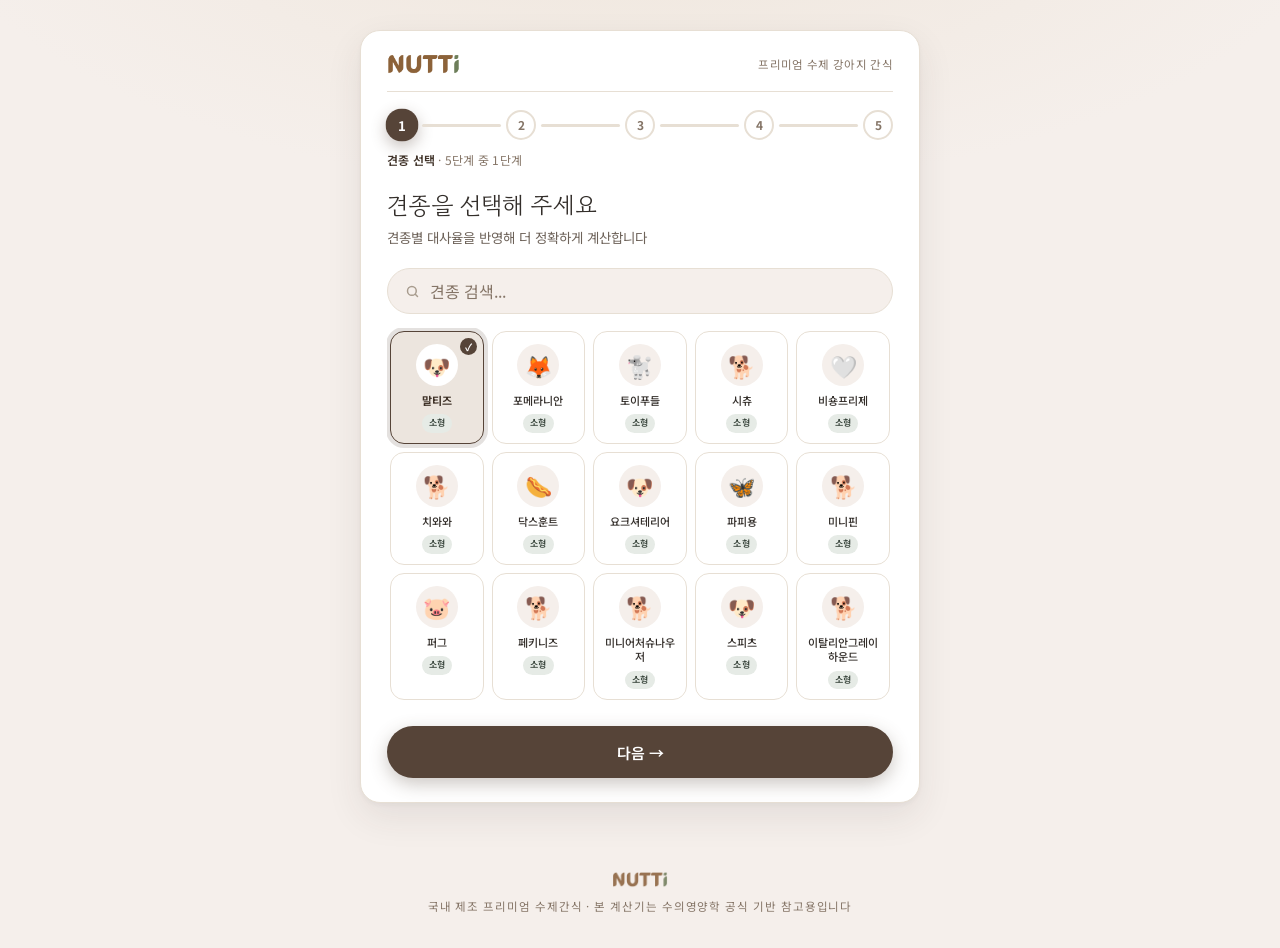
==== commit be4ef11c: "style(design): FINDING-005 — 중성화 카드 이모지 중립화 (✅/⭕ → ✂️/🐾)" ====
--- a/index.html
+++ b/index.html
@@ -131,12 +131,12 @@
       <label>중성화 여부</label>
       <div class="choice-grid">
         <div class="choice-card selected" data-group="neuter" data-val="Y">
-          <div class="choice-icon">✅</div>
+          <div class="choice-icon">✂️</div>
           <div class="choice-label">중성화 완료</div>
           <div class="choice-sub">칼로리 약 20% 감소</div>
         </div>
         <div class="choice-card" data-group="neuter" data-val="N">
-          <div class="choice-icon">⭕</div>
+          <div class="choice-icon">🐾</div>
           <div class="choice-label">중성화 미완료</div>
           <div class="choice-sub">표준 요구량 적용</div>
         </div>
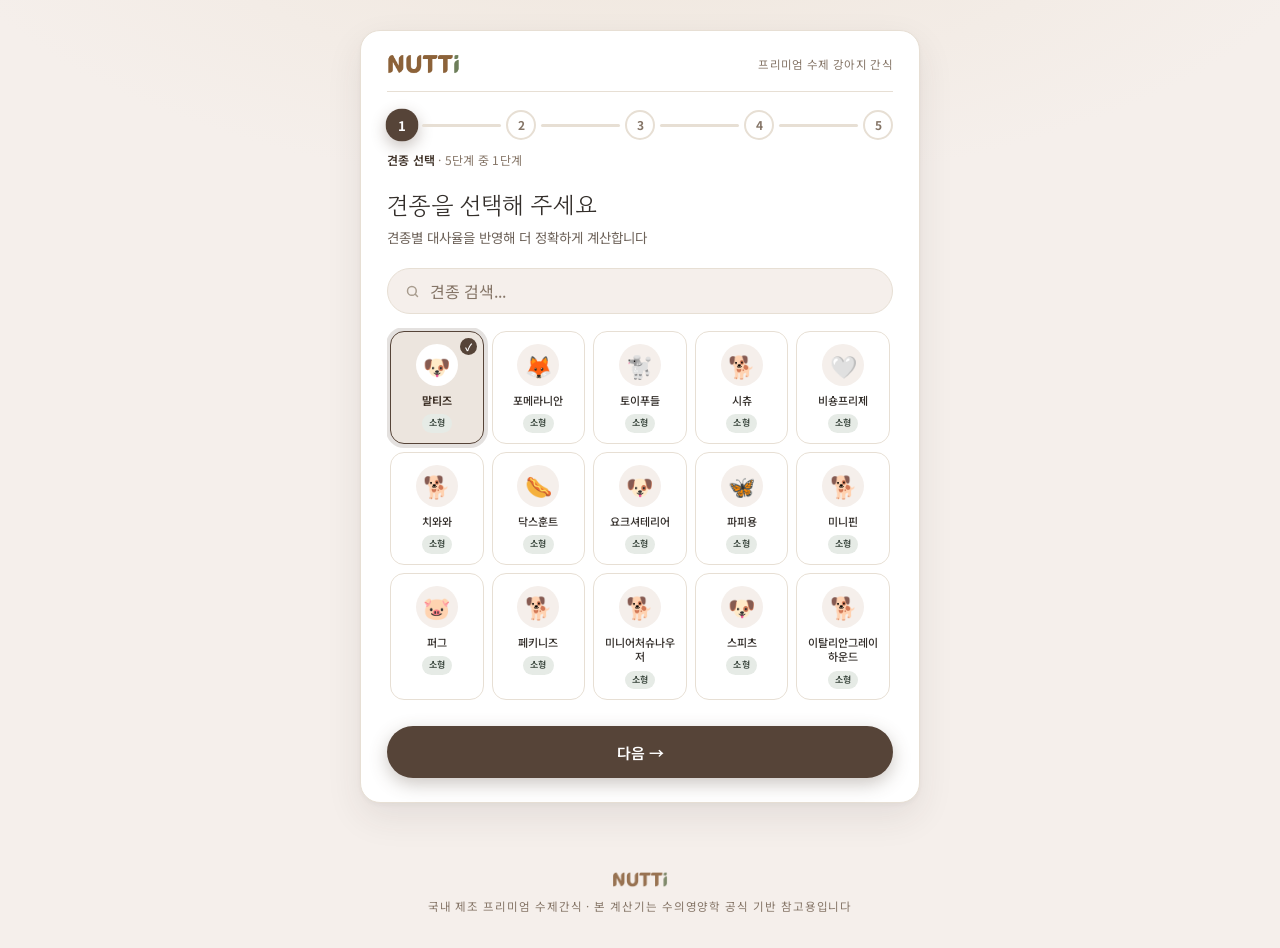
==== commit cea48d48: "style(design): FINDING-006 — 결과 안내문 ℹ️(쿨블루) → 🩺 웜톤 통일" ====
--- a/index.html
+++ b/index.html
@@ -216,6 +216,6 @@
   국내 제조 프리미엄 수제간식 · 본 계산기는 수의영양학 공식 기반 참고용입니다
 </footer>
 
-<script src="js/calculator.js?v=11"></script>
+<script src="js/calculator.js?v=12"></script>
 </body>
 </html>
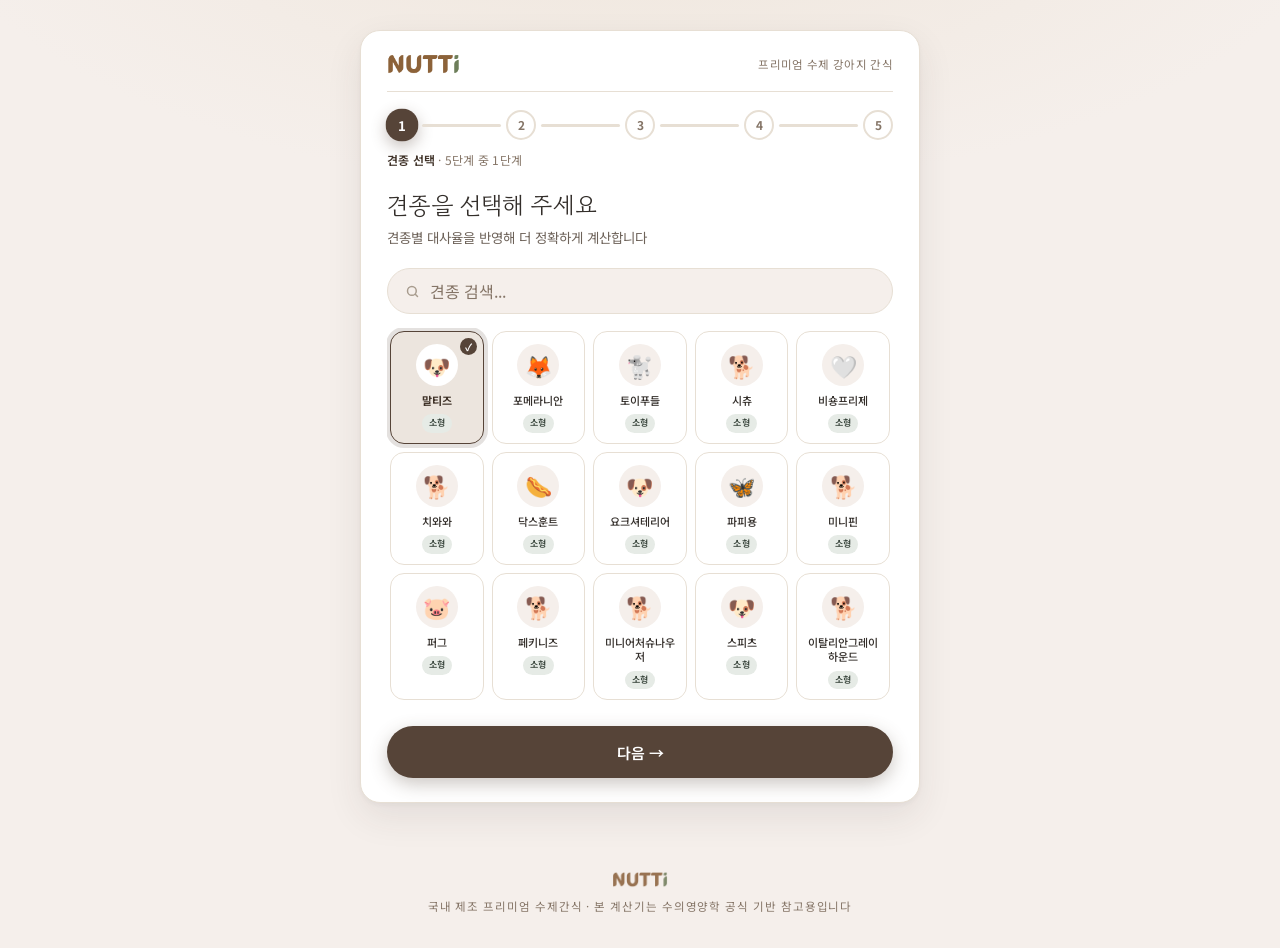
==== commit 1bd58890: "style(design): 카드 내부 구분선·CTA 버튼 하단 고정 계산기 결과의 추천 카드(.rec-item)와 상품 목록 카드(.product-card) 모두 이름/설명 길이에" ====
--- a/index.html
+++ b/index.html
@@ -9,7 +9,7 @@
 <link rel="preconnect" href="https://fonts.gstatic.com" crossorigin>
 <link href="https://fonts.googleapis.com/css2?family=Gowun+Dodum&family=DM+Serif+Display:ital@0;1&family=Noto+Sans+KR:wght@300;400;500;700&display=swap" rel="stylesheet">
 <link rel="stylesheet" href="css/theme.css?v=8">
-<link rel="stylesheet" href="css/calculator.css?v=11">
+<link rel="stylesheet" href="css/calculator.css?v=13">
 <script src="js/ga.js?v=2" defer></script>
 </head>
 <body>
@@ -216,6 +216,6 @@
   국내 제조 프리미엄 수제간식 · 본 계산기는 수의영양학 공식 기반 참고용입니다
 </footer>
 
-<script src="js/calculator.js?v=12"></script>
+<script src="js/calculator.js?v=14"></script>
 </body>
 </html>
--- a/css/calculator.css
+++ b/css/calculator.css
@@ -269,13 +269,16 @@
 
 .rec-item {
   background: var(--surface); border: 1px solid var(--border); border-radius: var(--radius-sm);
-  padding: 14px 16px; display: flex; justify-content: space-between; align-items: center; gap: 12px;
+  padding: 14px 16px; display: flex; flex-direction: column;
   margin-bottom: 8px; transition: all .18s var(--ease);
 }
 .rec-item:hover { border-color: var(--green-mid); transform: translateY(-2px); box-shadow: var(--shadow-sm); }
 a.rec-item { text-decoration: none; color: inherit; cursor: pointer; }
+.rec-item-body { flex: 1; }
+.rec-item-top { display: flex; justify-content: space-between; align-items: center; gap: 12px; }
 .rec-item-name { font-family: 'Gowun Dodum', serif; font-size: 14.5px; color: var(--text); }
 .rec-item-desc { font-size: 12px; color: var(--text-light); margin-top: 2px; line-height: 1.5; }
+.rec-item-cta { font-size: 12px; font-weight: 600; color: var(--green-dark); margin-top: 8px; padding-top: 8px; border-top: 1px solid var(--border); }
 .rec-badge { font-size: 11px; padding: 4px 11px; border-radius: 99px; font-weight: 600; white-space: nowrap; flex-shrink: 0; }
 .b-green { background: var(--safe-light); color: var(--safe-dark); }
 .b-amber { background: var(--amber-light); color: var(--amber-dark); }
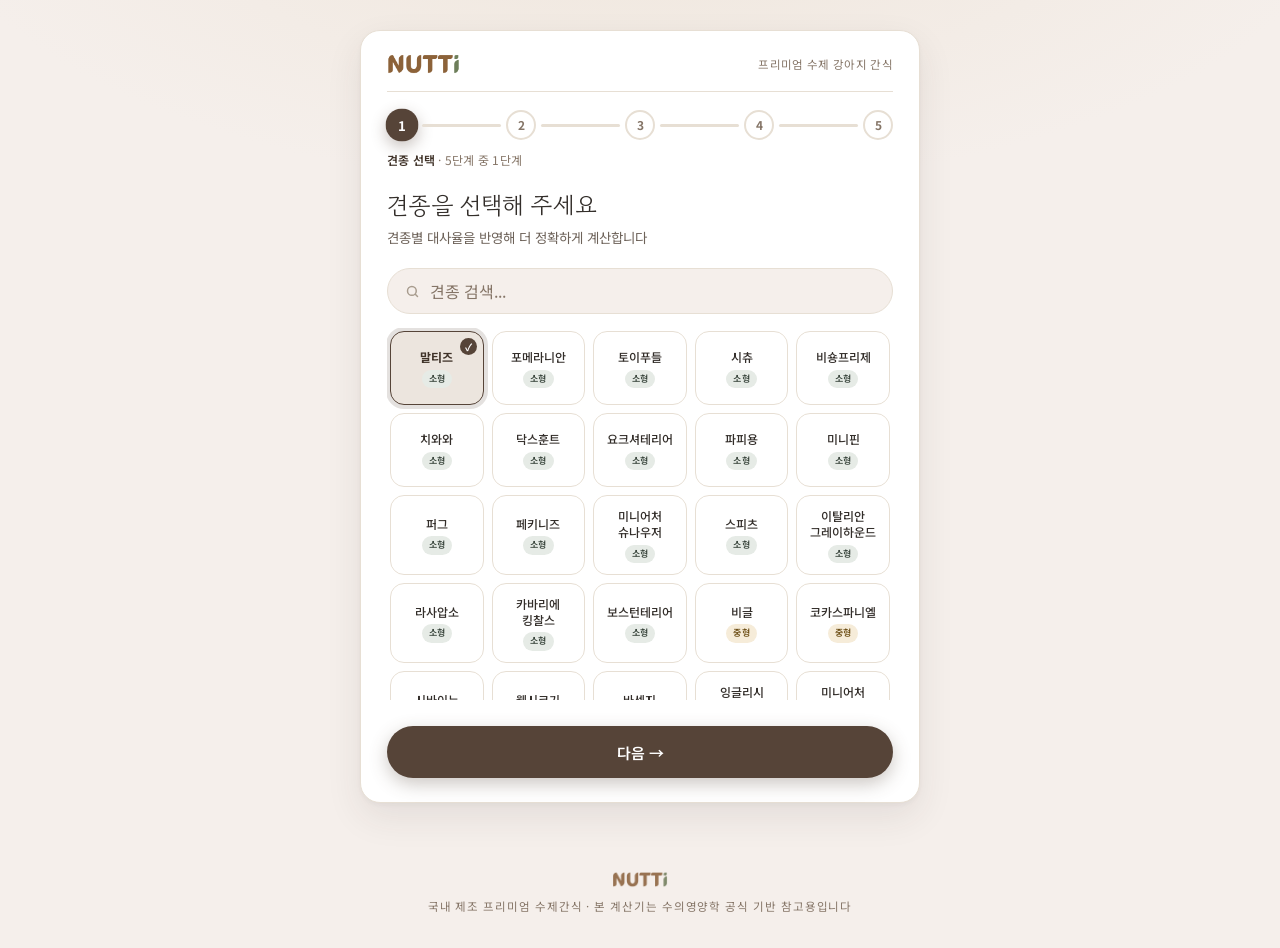
==== commit 3a2a94ad: "과한 이모지 정리: 장식 이모지 제거·접근성 보강 전체 103개 → 46개. 식별에 기여하는 것만 남기고 노이즈를 걷어냈다.  제거 - 견종 40개: 절반 이상이 같은 개 이모지로" ====
--- a/index.html
+++ b/index.html
@@ -9,7 +9,7 @@
 <link rel="preconnect" href="https://fonts.gstatic.com" crossorigin>
 <link href="https://fonts.googleapis.com/css2?family=Gowun+Dodum&family=DM+Serif+Display:ital@0;1&family=Noto+Sans+KR:wght@300;400;500;700&display=swap" rel="stylesheet">
 <link rel="stylesheet" href="css/theme.css?v=8">
-<link rel="stylesheet" href="css/calculator.css?v=13">
+<link rel="stylesheet" href="css/calculator.css?v=15">
 <script src="js/ga.js?v=2" defer></script>
 </head>
 <body>
@@ -131,12 +131,12 @@
       <label>중성화 여부</label>
       <div class="choice-grid">
         <div class="choice-card selected" data-group="neuter" data-val="Y">
-          <div class="choice-icon">✂️</div>
+          <div class="choice-icon" aria-hidden="true">✂️</div>
           <div class="choice-label">중성화 완료</div>
           <div class="choice-sub">칼로리 약 20% 감소</div>
         </div>
         <div class="choice-card" data-group="neuter" data-val="N">
-          <div class="choice-icon">🐾</div>
+          <div class="choice-icon" aria-hidden="true">🐾</div>
           <div class="choice-label">중성화 미완료</div>
           <div class="choice-sub">표준 요구량 적용</div>
         </div>
@@ -146,22 +146,22 @@
       <label>활동량</label>
       <div class="choice-grid" style="grid-template-columns:repeat(auto-fit,minmax(100px,1fr))">
         <div class="choice-card" data-group="activity" data-val="low">
-          <div class="choice-icon">🛋️</div>
+          <div class="choice-icon" aria-hidden="true">🛋️</div>
           <div class="choice-label">낮음</div>
           <div class="choice-sub">30분 미만</div>
         </div>
         <div class="choice-card selected" data-group="activity" data-val="normal">
-          <div class="choice-icon">🚶</div>
+          <div class="choice-icon" aria-hidden="true">🚶</div>
           <div class="choice-label">보통</div>
           <div class="choice-sub">30분~1시간</div>
         </div>
         <div class="choice-card" data-group="activity" data-val="high">
-          <div class="choice-icon">🏃</div>
+          <div class="choice-icon" aria-hidden="true">🏃</div>
           <div class="choice-label">높음</div>
           <div class="choice-sub">1시간 이상</div>
         </div>
         <div class="choice-card" data-group="activity" data-val="vhigh">
-          <div class="choice-icon">⚡</div>
+          <div class="choice-icon" aria-hidden="true">⚡</div>
           <div class="choice-label">매우 높음</div>
           <div class="choice-sub">훈련·작업견</div>
         </div>
@@ -170,11 +170,11 @@
     <div class="field">
       <label>건강 특이사항 <span style="font-weight:400;color:var(--text-light);">— 다음 단계 성분 추천에 반영됩니다</span></label>
       <div class="tag-wrap" id="healthTags">
-        <div class="tag" data-val="다이어트">🥗 다이어트 중</div>
-        <div class="tag" data-val="관절">🦴 관절 문제</div>
-        <div class="tag" data-val="피부">🌿 피부 예민</div>
-        <div class="tag" data-val="소화">🫃 소화 약함</div>
-        <div class="tag" data-val="치아">🦷 치아 약함</div>
+        <div class="tag" data-val="다이어트">다이어트 중</div>
+        <div class="tag" data-val="관절">관절 문제</div>
+        <div class="tag" data-val="피부">피부 예민</div>
+        <div class="tag" data-val="소화">소화 약함</div>
+        <div class="tag" data-val="치아">치아 약함</div>
         <div class="tag selected" data-val="없음">없음</div>
       </div>
     </div>
@@ -216,6 +216,6 @@
   국내 제조 프리미엄 수제간식 · 본 계산기는 수의영양학 공식 기반 참고용입니다
 </footer>
 
-<script src="js/calculator.js?v=14"></script>
+<script src="js/calculator.js?v=18"></script>
 </body>
 </html>
--- a/css/calculator.css
+++ b/css/calculator.css
@@ -80,10 +80,13 @@
 .breed-grid::-webkit-scrollbar { width: 5px; }
 .breed-grid::-webkit-scrollbar-thumb { background: var(--sand-dark); border-radius: 99px; }
 .breed-grid::-webkit-scrollbar-track { background: var(--cream); border-radius: 99px; }
+/* 이모지 제거 후 텍스트만 남으므로, 이름 길이(1~3줄)와 무관하게 카드 높이를 균일하게 맞춘다 */
 .breed-card {
   position: relative; border: 1.5px solid var(--border); border-radius: var(--radius-sm);
-  padding: 12px 6px 10px; cursor: pointer; text-align: center; background: var(--surface);
+  padding: 12px 8px 11px; cursor: pointer; text-align: center; background: var(--surface);
   transition: all .18s var(--ease); user-select: none;
+  min-height: 74px; display: flex; flex-direction: column;
+  align-items: center; justify-content: center;
 }
 .breed-card:hover { border-color: var(--green-mid); transform: translateY(-2px); box-shadow: var(--shadow-sm); }
 .breed-card.selected { border-color: var(--green); background: var(--green-light); box-shadow: var(--ring); }
@@ -93,13 +96,10 @@
   display: flex; align-items: center; justify-content: center;
 }
 .breed-card.hidden { display: none; }
-.breed-emoji {
-  width: 42px; height: 42px; margin: 0 auto 7px; border-radius: 50%;
-  background: var(--cream); display: flex; align-items: center; justify-content: center;
-  font-size: 22px; transition: background .18s;
-}
-.breed-card.selected .breed-emoji { background: var(--surface); }
-.breed-name { font-size: 11px; font-weight: 500; color: var(--text); line-height: 1.3; }
+/* 줄바꿈은 JS가 넣은 <wbr>(합성어 경계)에서 우선 일어난다.
+   overflow-wrap:anywhere 는 그 지점으로도 안 되는 경우에만 쓰이는 안전망 —
+   word-break:break-all 로 두면 wbr 을 무시하고 글자 단위로 끊어버린다. */
+.breed-name { font-size: 12px; font-weight: 500; color: var(--text); line-height: 1.35; overflow-wrap: anywhere; }
 .breed-card.selected .breed-name { color: var(--green-dark); font-weight: 700; }
 .breed-size-tag { display: inline-block; font-size: 9px; padding: 2px 7px; border-radius: 99px; margin-top: 4px; font-weight: 600; letter-spacing: .02em; }
 .size-small  { background: var(--olive-light); color: var(--olive-dark); }
@@ -330,6 +330,12 @@
 .bcs-sub { font-size: 9.5px; color: var(--text-light); line-height: 1.5; }
 .bcs-hint { font-size: 12px; padding: 10px 14px; border-radius: var(--radius-sm); background: var(--green-light); color: var(--green-dark); display: none; line-height: 1.6; border: 1px solid var(--green-mid); }
 .bcs-hint.show { display: block; animation: panelIn .3s var(--ease); }
+/* 상태 구분: 이모지 대신 색상. 문구 자체가 상태를 말하므로 색상은 보조 신호(WCAG 1.4.1).
+   good은 --green-light(브라운 계열 베이지)가 아니라 세이지인 --safe-*를 쓴다.
+   .alert.green과 같은 시맨틱이고, 그래야 중립(cream)과 눈으로 구분된다. */
+.bcs-hint.tone-good { background: var(--safe-light); color: var(--safe-dark); border-color: rgba(78,94,82,.35); }
+.bcs-hint.tone-note { background: var(--cream); color: var(--text-muted); border-color: var(--border); }
+.bcs-hint.tone-warn { background: var(--amber-light); color: var(--amber-dark); border-color: rgba(185,138,60,.4); }
 
 /* ── Footer ── */
 .site-footer { text-align: center; padding: 38px 20px 30px; font-size: 11.5px; color: var(--text-light); letter-spacing: .08em; line-height: 1.9; }
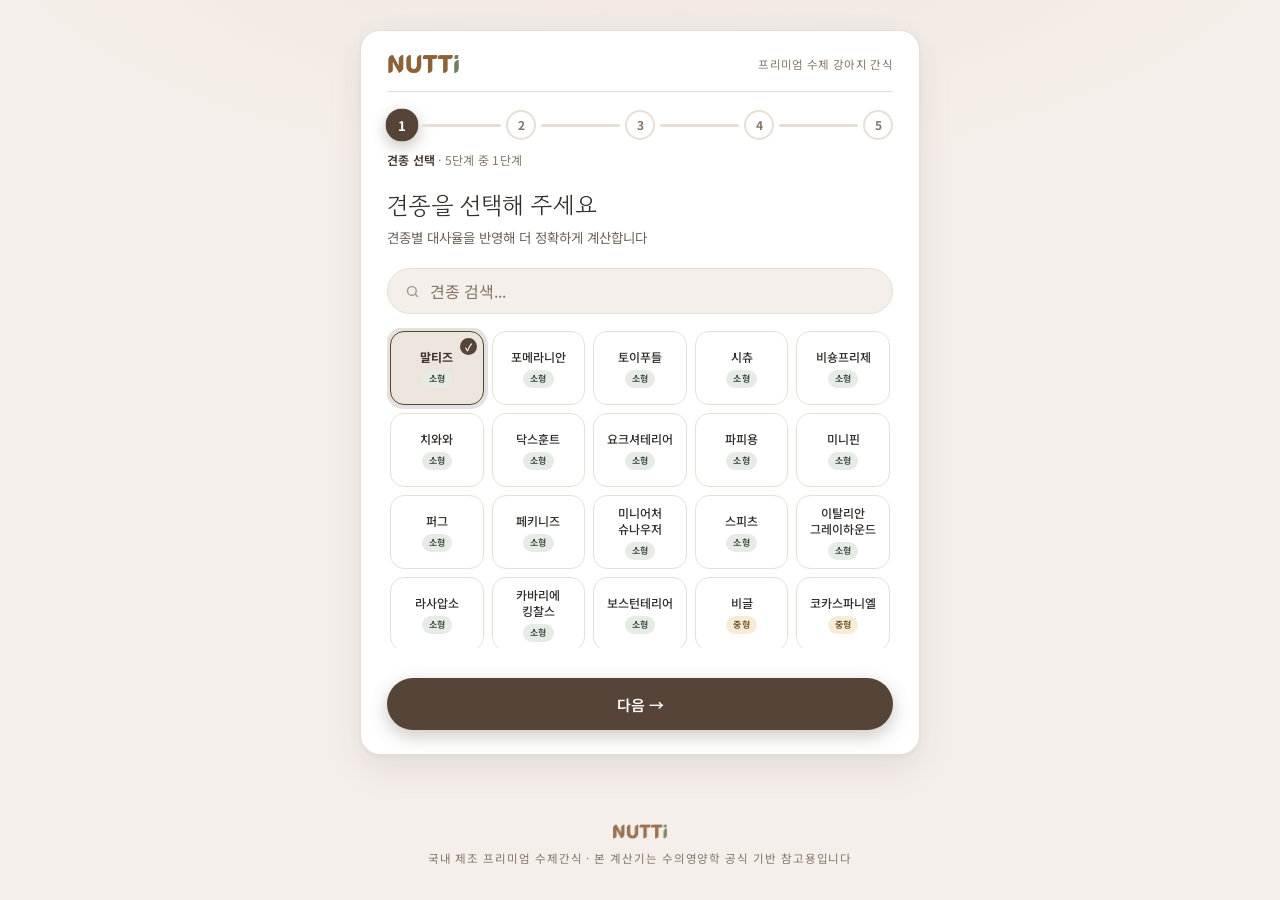
==== commit 5f4495cb: "1단계 화면을 뷰포트 높이에 맞춤 — 푸터까지 스크롤 없이 표시 body.fit-screen 세로 flex(100svh)로 로고~푸터를 한 화면에 담고, 남는/모자란 높이는 견종 " ====
--- a/index.html
+++ b/index.html
@@ -9,10 +9,10 @@
 <link rel="preconnect" href="https://fonts.gstatic.com" crossorigin>
 <link href="https://fonts.googleapis.com/css2?family=Gowun+Dodum&family=DM+Serif+Display:ital@0;1&family=Noto+Sans+KR:wght@300;400;500;700&display=swap" rel="stylesheet">
 <link rel="stylesheet" href="css/theme.css?v=8">
-<link rel="stylesheet" href="css/calculator.css?v=15">
+<link rel="stylesheet" href="css/calculator.css?v=16">
 <script src="js/ga.js?v=2" defer></script>
 </head>
-<body>
+<body class="fit-screen">
 
 <main class="container">
 
@@ -216,6 +216,6 @@
   국내 제조 프리미엄 수제간식 · 본 계산기는 수의영양학 공식 기반 참고용입니다
 </footer>
 
-<script src="js/calculator.js?v=18"></script>
+<script src="js/calculator.js?v=19"></script>
 </body>
 </html>
--- a/css/calculator.css
+++ b/css/calculator.css
@@ -341,6 +341,28 @@
 .site-footer { text-align: center; padding: 38px 20px 30px; font-size: 11.5px; color: var(--text-light); letter-spacing: .08em; line-height: 1.9; }
 .footer-logo { height: 17px; width: auto; display: block; margin: 0 auto 8px; mix-blend-mode: multiply; opacity: .85; }
 
+/* ── 첫 화면 뷰포트 맞춤 (STEP 1: 견종 선택) ──
+   1단계에서는 로고부터 푸터까지 스크롤 없이 한 화면에 들어오게 한다.
+   남는 높이/모자란 높이는 견종 그리드가 흡수하고(그리드만 내부 스크롤),
+   나머지 요소는 min-height:auto 라 콘텐츠 아래로 줄어들지 않는다.
+   dvh 가 아니라 svh — 모바일 주소창이 보이는 '가장 작은' 높이에 맞춰야
+   주소창 상태와 무관하게 푸터가 잘리지 않는다. */
+body.fit-screen {
+  min-height: 100vh; min-height: 100svh;
+  display: flex; flex-direction: column;
+}
+/* width:100% 필수 — 좌우 margin:auto 가 flex item 의 stretch 를 끄기 때문에,
+   지정하지 않으면 폭이 콘텐츠 크기(shrink-to-fit)로 줄어든다. max-width 560px 는 그대로. */
+body.fit-screen .container { flex: 1 1 auto; width: 100%; display: flex; flex-direction: column; min-height: 0; }
+body.fit-screen .step-panel.active { flex: 1 1 auto; display: flex; flex-direction: column; min-height: 0; }
+body.fit-screen .breed-grid { flex: 1 1 0; max-height: none; min-height: 72px; }
+body.fit-screen .btn-row { flex-shrink: 0; }
+/* 세로가 짧은 화면(가로 모드·소형 단말)에서는 고정 여백부터 줄여 그리드 자리를 확보한다 */
+@media (max-height: 720px) {
+  body.fit-screen .container { margin-top: 12px; margin-bottom: 12px; }
+  body.fit-screen .site-footer { padding-top: 18px; padding-bottom: 16px; }
+}
+
 /* ── Responsive / Motion ── */
 @media (max-width: 430px) {
   .container { margin: 14px auto; padding: 18px 16px 20px; border-radius: 18px; }
